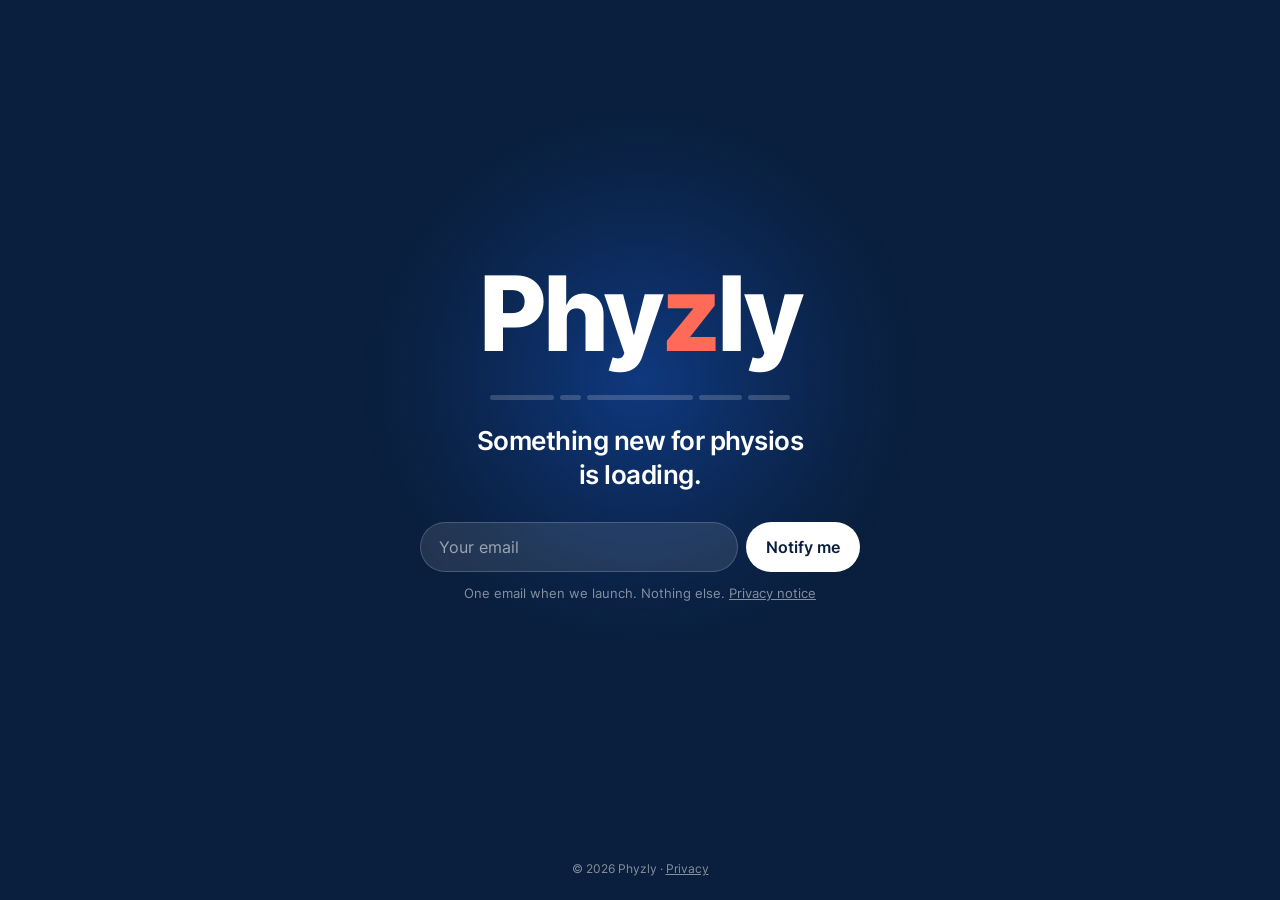
==== index.html @ 0b70ea3b "phyzly.app holding page Co-Authored-By: Claude Opus 5.5 <noreply@anthropic.com> Claude-Session: http" ====
<!doctype html>
<html lang="en-GB">
<head>
<meta charset="utf-8">
<meta name="viewport" content="width=device-width, initial-scale=1, viewport-fit=cover">
<title>Phyzly · Coming soon</title>
<meta name="description" content="Something new for physios. Coming soon.">
<meta name="theme-color" content="#0A1F3D">
<link rel="icon" href="/favicon.svg" type="image/svg+xml">
<link rel="apple-touch-icon" href="/apple-touch-icon.png">
<link rel="canonical" href="https://phyzly.app/">
<meta property="og:type" content="website">
<meta property="og:url" content="https://phyzly.app/">
<meta property="og:title" content="Phyzly · Coming soon">
<meta property="og:description" content="Something new for physios. Coming soon.">
<meta property="og:image" content="https://phyzly.app/og.png">
<meta name="twitter:card" content="summary_large_image">
<link rel="stylesheet" href="/site.css">
</head>
<body>
<div class="glow" aria-hidden="true"></div>
<main>
  <h1 class="wm">Phy<span>z</span>ly</h1>
  <div class="bar" aria-hidden="true"><span><i></i></span><span><i></i></span><span><i></i></span><span><i></i></span><span><i></i></span></div>
  <p class="line">Something new for physios is loading.</p>

  <form id="f" class="form" novalidate>
    <label class="sr" for="em">Your email</label>
    <input id="em" name="email" type="email" inputmode="email" autocomplete="email" placeholder="Your email" required>
    <input class="hp" name="_gotcha" tabindex="-1" autocomplete="off" aria-hidden="true">
    <button type="submit">Notify me</button>
  </form>
  <p id="msg" class="small" role="status" aria-live="polite">One email when we launch. Nothing else. <a href="/privacy.html">Privacy notice</a></p>
</main>
<footer>© 2026 Phyzly · <a href="/privacy.html">Privacy</a></footer>

<script>
/* Sign-up form. Set ACTION to the form address from the email service once it is set up,
   and FIELD to the name that service expects for the email address. */
const FORM = { ACTION: "", FIELD: "fields[email]" };

(function(){
  const f = document.getElementById("f"), em = document.getElementById("em"), msg = document.getElementById("msg"), btn = f.querySelector("button");
  const ok = v => /^[^\s@]+@[^\s@]+\.[^\s@]{2,}$/.test(v);
  const say = (t, cls) => { msg.textContent = t; msg.className = "small " + (cls || ""); };
  f.addEventListener("submit", async e => {
    e.preventDefault();
    const v = em.value.trim();
    if (!ok(v)) { say("Please enter a valid email address.", "err"); em.focus(); return; }
    if (f._gotcha && f._gotcha.value) return;
    if (!FORM.ACTION) { say("Sign-up opens very soon. Please check back.", "err"); return; }
    btn.disabled = true; btn.textContent = "Sending…";
    try {
      const d = new FormData(); d.append(FORM.FIELD, v);
      await fetch(FORM.ACTION, { method: "POST", body: d, mode: "no-cors" });
      f.classList.add("done"); f.setAttribute("aria-hidden", "true");
      say("You're on the list. We'll email you once, when Phyzly launches.", "okm");
    } catch (_) {
      btn.disabled = false; btn.textContent = "Notify me";
      say("That didn't go through. Please check your connection and try again.", "err");
    }
  });
})();
</script>
</body>
</html>
---- site.css ----
@font-face{font-family:Inter;font-style:normal;font-weight:400;font-display:swap;src:url(/fonts/inter-latin-400-normal.woff2) format("woff2")}
@font-face{font-family:Inter;font-style:normal;font-weight:600;font-display:swap;src:url(/fonts/inter-latin-600-normal.woff2) format("woff2")}
@font-face{font-family:Inter;font-style:normal;font-weight:800;font-display:swap;src:url(/fonts/inter-latin-800-normal.woff2) format("woff2")}
:root{--navy:#0A1F3D;--coral:#FF6B57;--blue:#1A6BFF;--soft:rgba(255,255,255,.62);--faint:rgba(255,255,255,.5)}
*{box-sizing:border-box}
html,body{height:100%}
body{margin:0;min-height:100vh;min-height:100dvh;background:var(--navy);color:#fff;font-family:Inter,-apple-system,BlinkMacSystemFont,"Segoe UI",system-ui,sans-serif;-webkit-font-smoothing:antialiased;display:flex;flex-direction:column;overflow-x:hidden}
a{color:inherit}
a:focus-visible,button:focus-visible,input:focus-visible{outline:2px solid #8FB4FF;outline-offset:3px}
main{flex:1;display:flex;flex-direction:column;align-items:center;justify-content:center;text-align:center;padding:48px 16px 24px;position:relative;z-index:1}
.glow{position:fixed;left:50%;top:42%;width:min(560px,140vw);aspect-ratio:1;transform:translate(-50%,-50%);border-radius:50%;background:radial-gradient(closest-side,rgba(26,107,255,.34),rgba(26,107,255,.16) 45%,rgba(26,107,255,.05) 75%,rgba(26,107,255,0));animation:glow 6s ease-in-out infinite;pointer-events:none}
@keyframes glow{0%,100%{opacity:.55;transform:translate(-50%,-50%) scale(1)}50%{opacity:.85;transform:translate(-50%,-50%) scale(1.08)}}
.wm{margin:0;font-size:clamp(56px,11vw,104px);font-weight:800;letter-spacing:-.04em;line-height:1}
.wm span{color:var(--coral)}
.bar{display:grid;grid-template-columns:3fr 1fr 5fr 2fr 2fr;gap:6px;width:clamp(220px,26vw,300px);margin:30px auto 0}
.bar span{display:block;height:5px;border-radius:3px;background:rgba(255,255,255,.18);overflow:hidden}
.bar i{display:block;height:100%;width:0;background:#fff;border-radius:3px}
.bar span:nth-child(1) i{animation:f0 6.5s linear infinite}
.bar span:nth-child(2) i{animation:f1 6.5s linear infinite}
.bar span:nth-child(3) i{animation:f2 6.5s linear infinite}
.bar span:nth-child(4) i{animation:f3 6.5s linear infinite}
.bar span:nth-child(5) i{animation:f4 6.5s linear infinite}
@keyframes f0{0%{width:0;opacity:1}15%{width:100%}82%{width:100%;opacity:1}94%{width:100%;opacity:0}96%{width:0;opacity:0}100%{width:0;opacity:1}}
@keyframes f1{0%{width:0;opacity:1}15%{width:0}20%{width:100%}82%{width:100%;opacity:1}94%{width:100%;opacity:0}96%{width:0;opacity:0}100%{width:0;opacity:1}}
@keyframes f2{0%{width:0;opacity:1}20%{width:0}45%{width:100%}82%{width:100%;opacity:1}94%{width:100%;opacity:0}96%{width:0;opacity:0}100%{width:0;opacity:1}}
@keyframes f3{0%{width:0;opacity:1}45%{width:0}55%{width:100%}82%{width:100%;opacity:1}94%{width:100%;opacity:0}96%{width:0;opacity:0}100%{width:0;opacity:1}}
@keyframes f4{0%{width:0;opacity:1}55%{width:0}65%{width:100%}82%{width:100%;opacity:1}94%{width:100%;opacity:0}96%{width:0;opacity:0}100%{width:0;opacity:1}}
@media (prefers-reduced-motion:reduce){.bar span i,.glow{animation:none!important}.bar span:nth-child(-n+2) i{width:100%}}
.line{margin:24px 0 0;font-size:clamp(21px,2.4vw,26px);font-weight:600;letter-spacing:-.02em;line-height:1.3;max-width:20ch}
.form{display:flex;gap:8px;width:100%;max-width:440px;margin:30px auto 0}
.form input[type=email]{flex:1;min-width:0;height:50px;border-radius:25px;background:rgba(255,255,255,.1);border:1px solid rgba(255,255,255,.18);color:#fff;font:400 16px Inter,system-ui,sans-serif;padding:0 18px}
.form input::placeholder{color:rgba(255,255,255,.55)}
.form button{height:50px;padding:0 20px;border-radius:25px;border:0;background:#fff;color:var(--navy);font:600 16px Inter,system-ui,sans-serif;cursor:pointer;white-space:nowrap}
.form button:disabled{opacity:.6;cursor:default}
.form.done{display:none}
.hp{position:absolute;left:-9999px;width:1px;height:1px;opacity:0}
.sr{position:absolute;width:1px;height:1px;overflow:hidden;clip:rect(0 0 0 0);white-space:nowrap}
.small{margin:12px 0 0;font-size:13px;color:var(--faint);line-height:1.5}
.small.err{color:#FFB3A8}
.small.okm{color:#fff;font-size:16px;font-weight:600;margin-top:30px}
footer{position:relative;z-index:1;text-align:center;font-size:12px;color:var(--faint);padding:20px 16px calc(24px + env(safe-area-inset-bottom))}
/* privacy page */
.doc{flex:1;position:relative;z-index:1;width:100%;max-width:680px;margin:0 auto;padding:40px 16px 24px;text-align:left}
.doc .back{display:inline-block;color:var(--soft);text-decoration:none;font-size:15px;margin-bottom:28px}
.doc .wm{font-size:40px}
.doc h2{font-size:28px;letter-spacing:-.02em;margin:26px 0 6px}
.doc h3{font-size:17px;margin:26px 0 6px}
.doc p,.doc li{font-size:16px;line-height:1.6;color:rgba(255,255,255,.82)}
.doc ul{padding-left:20px}
.doc .upd{color:var(--faint);font-size:13px;margin:0}
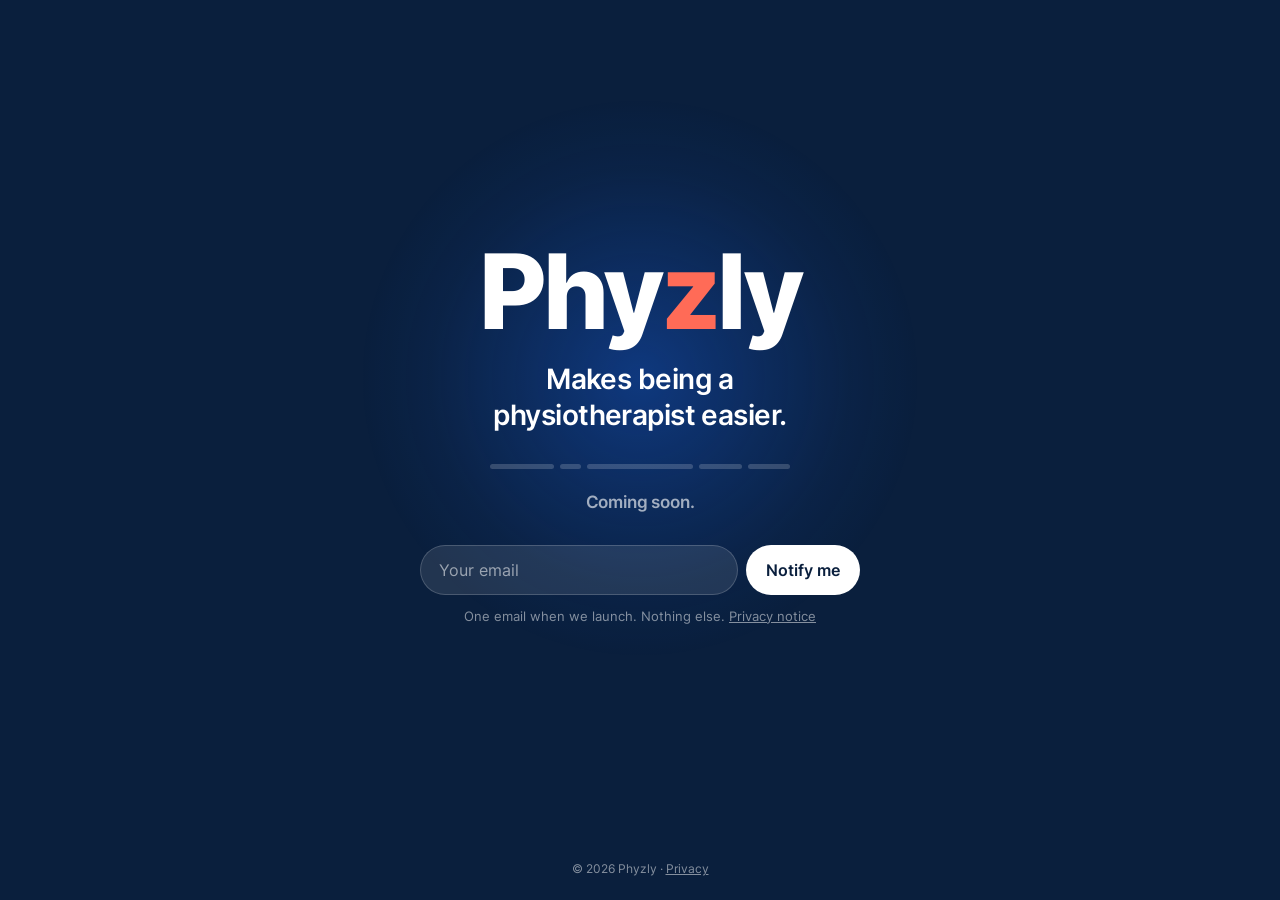
==== commit a068c826: "Portfolio v449: style guide look, computer layout, strapline, Profile, Quick ref with dermatome map," ====
--- a/index.html
+++ b/index.html
@@ -4,7 +4,7 @@
 <meta charset="utf-8">
 <meta name="viewport" content="width=device-width, initial-scale=1, viewport-fit=cover">
 <title>Phyzly · Coming soon</title>
-<meta name="description" content="Something new for physios. Coming soon.">
+<meta name="description" content="Phyzly makes being a physiotherapist easier. Coming soon.">
 <meta name="theme-color" content="#0A1F3D">
 <link rel="icon" href="/favicon.svg" type="image/svg+xml">
 <link rel="apple-touch-icon" href="/apple-touch-icon.png">
@@ -12,7 +12,7 @@
 <meta property="og:type" content="website">
 <meta property="og:url" content="https://phyzly.app/">
 <meta property="og:title" content="Phyzly · Coming soon">
-<meta property="og:description" content="Something new for physios. Coming soon.">
+<meta property="og:description" content="Phyzly makes being a physiotherapist easier. Coming soon.">
 <meta property="og:image" content="https://phyzly.app/og.png">
 <meta name="twitter:card" content="summary_large_image">
 <link rel="stylesheet" href="/site.css">
@@ -21,8 +21,9 @@
 <div class="glow" aria-hidden="true"></div>
 <main>
   <h1 class="wm">Phy<span>z</span>ly</h1>
+  <p class="strap">Makes being a physiotherapist easier.</p>
   <div class="bar" aria-hidden="true"><span><i></i></span><span><i></i></span><span><i></i></span><span><i></i></span><span><i></i></span></div>
-  <p class="line">Something new for physios is loading.</p>
+  <p class="line">Coming soon.</p>
 
   <form id="f" class="form" novalidate>
     <label class="sr" for="em">Your email</label>
--- a/site.css
+++ b/site.css
@@ -14,19 +14,20 @@
 .wm span{color:var(--coral)}
 .bar{display:grid;grid-template-columns:3fr 1fr 5fr 2fr 2fr;gap:6px;width:clamp(220px,26vw,300px);margin:30px auto 0}
 .bar span{display:block;height:5px;border-radius:3px;background:rgba(255,255,255,.18);overflow:hidden}
-.bar i{display:block;height:100%;width:0;background:#fff;border-radius:3px}
+.bar i{display:block;height:100%;width:102%;background:#fff;border-radius:3px;transform:translateX(-101%);will-change:transform}
 .bar span:nth-child(1) i{animation:f0 6.5s linear infinite}
 .bar span:nth-child(2) i{animation:f1 6.5s linear infinite}
 .bar span:nth-child(3) i{animation:f2 6.5s linear infinite}
 .bar span:nth-child(4) i{animation:f3 6.5s linear infinite}
 .bar span:nth-child(5) i{animation:f4 6.5s linear infinite}
-@keyframes f0{0%{width:0;opacity:1}15%{width:100%}82%{width:100%;opacity:1}94%{width:100%;opacity:0}96%{width:0;opacity:0}100%{width:0;opacity:1}}
-@keyframes f1{0%{width:0;opacity:1}15%{width:0}20%{width:100%}82%{width:100%;opacity:1}94%{width:100%;opacity:0}96%{width:0;opacity:0}100%{width:0;opacity:1}}
-@keyframes f2{0%{width:0;opacity:1}20%{width:0}45%{width:100%}82%{width:100%;opacity:1}94%{width:100%;opacity:0}96%{width:0;opacity:0}100%{width:0;opacity:1}}
-@keyframes f3{0%{width:0;opacity:1}45%{width:0}55%{width:100%}82%{width:100%;opacity:1}94%{width:100%;opacity:0}96%{width:0;opacity:0}100%{width:0;opacity:1}}
-@keyframes f4{0%{width:0;opacity:1}55%{width:0}65%{width:100%}82%{width:100%;opacity:1}94%{width:100%;opacity:0}96%{width:0;opacity:0}100%{width:0;opacity:1}}
-@media (prefers-reduced-motion:reduce){.bar span i,.glow{animation:none!important}.bar span:nth-child(-n+2) i{width:100%}}
-.line{margin:24px 0 0;font-size:clamp(21px,2.4vw,26px);font-weight:600;letter-spacing:-.02em;line-height:1.3;max-width:20ch}
+@keyframes f0{0%{transform:translateX(-101%);opacity:1}15.0%{transform:translateX(0)}82%{transform:translateX(0);opacity:1}92%{transform:translateX(0);opacity:0;animation-timing-function:step-end}97%{transform:translateX(-101%);opacity:0;animation-timing-function:step-end}100%{transform:translateX(-101%);opacity:1}}
+@keyframes f1{0%{transform:translateX(-101%);opacity:1}15.0%{transform:translateX(-101%)}20.0%{transform:translateX(0)}82%{transform:translateX(0);opacity:1}92%{transform:translateX(0);opacity:0;animation-timing-function:step-end}97%{transform:translateX(-101%);opacity:0;animation-timing-function:step-end}100%{transform:translateX(-101%);opacity:1}}
+@keyframes f2{0%{transform:translateX(-101%);opacity:1}20.0%{transform:translateX(-101%)}45.0%{transform:translateX(0)}82%{transform:translateX(0);opacity:1}92%{transform:translateX(0);opacity:0;animation-timing-function:step-end}97%{transform:translateX(-101%);opacity:0;animation-timing-function:step-end}100%{transform:translateX(-101%);opacity:1}}
+@keyframes f3{0%{transform:translateX(-101%);opacity:1}45.0%{transform:translateX(-101%)}55.0%{transform:translateX(0)}82%{transform:translateX(0);opacity:1}92%{transform:translateX(0);opacity:0;animation-timing-function:step-end}97%{transform:translateX(-101%);opacity:0;animation-timing-function:step-end}100%{transform:translateX(-101%);opacity:1}}
+@keyframes f4{0%{transform:translateX(-101%);opacity:1}55.0%{transform:translateX(-101%)}65.0%{transform:translateX(0)}82%{transform:translateX(0);opacity:1}92%{transform:translateX(0);opacity:0;animation-timing-function:step-end}97%{transform:translateX(-101%);opacity:0;animation-timing-function:step-end}100%{transform:translateX(-101%);opacity:1}}
+@media (prefers-reduced-motion:reduce){.bar span i,.glow{animation:none!important}.bar span:nth-child(-n+2) i{transform:none}}
+.strap{margin:18px 0 0;font-size:clamp(22px,2.6vw,28px);font-weight:600;letter-spacing:-.02em;line-height:1.3;color:#fff;max-width:22ch;text-wrap:balance}
+.line{margin:22px 0 0;font-size:17px;font-weight:600;letter-spacing:-.01em;line-height:1.4;color:var(--soft)}
 .form{display:flex;gap:8px;width:100%;max-width:440px;margin:30px auto 0}
 .form input[type=email]{flex:1;min-width:0;height:50px;border-radius:25px;background:rgba(255,255,255,.1);border:1px solid rgba(255,255,255,.18);color:#fff;font:400 16px Inter,system-ui,sans-serif;padding:0 18px}
 .form input::placeholder{color:rgba(255,255,255,.55)}
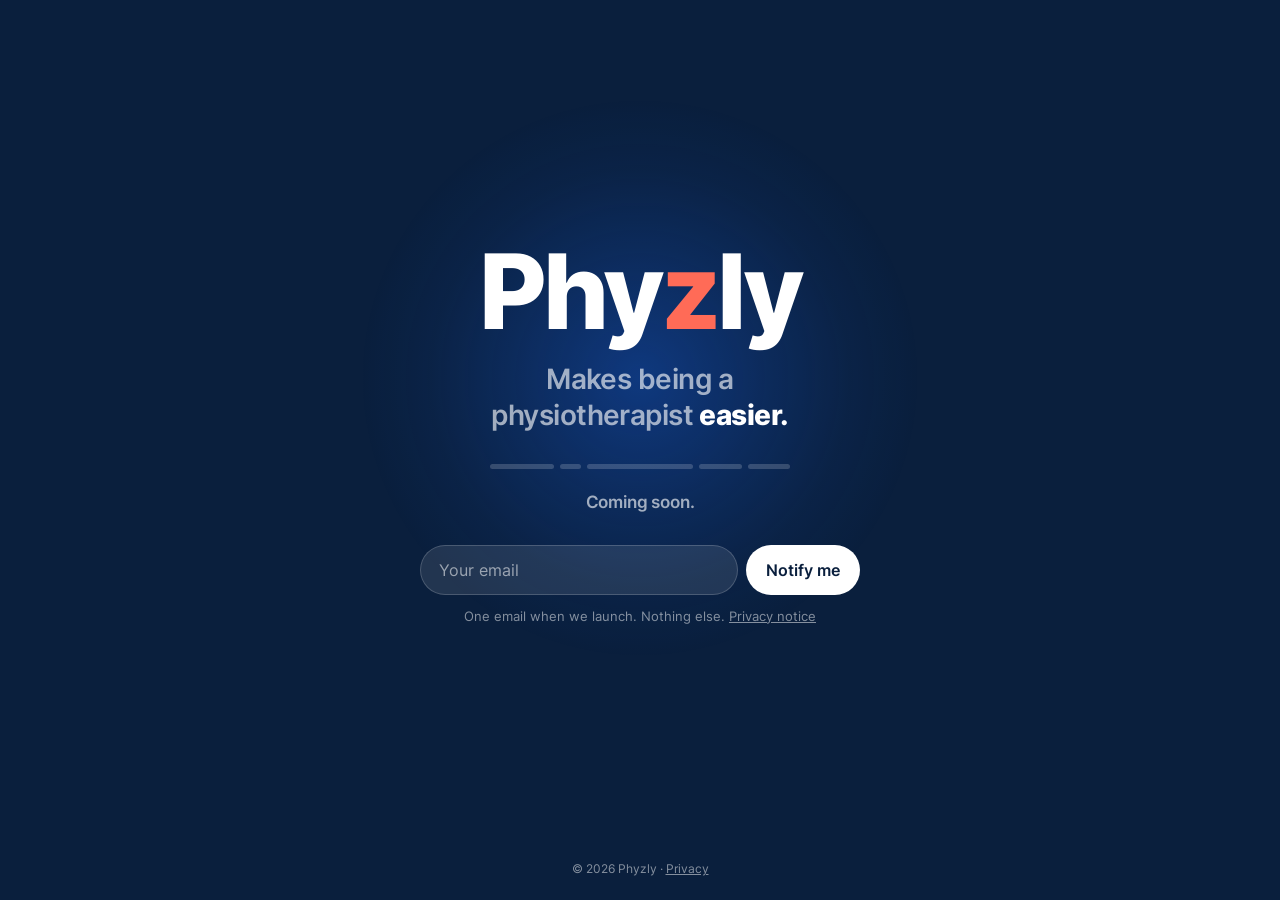
==== commit f689178c: "Strapline option B: 'easier.' in white and bold, the rest of the line softer Co-Authored-By: Claude " ====
--- a/index.html
+++ b/index.html
@@ -21,7 +21,7 @@
 <div class="glow" aria-hidden="true"></div>
 <main>
   <h1 class="wm">Phy<span>z</span>ly</h1>
-  <p class="strap">Makes being a physiotherapist easier.</p>
+  <p class="strap">Makes being a physiotherapist <b>easier.</b></p>
   <div class="bar" aria-hidden="true"><span><i></i></span><span><i></i></span><span><i></i></span><span><i></i></span><span><i></i></span></div>
   <p class="line">Coming soon.</p>
 
--- a/site.css
+++ b/site.css
@@ -26,7 +26,8 @@
 @keyframes f3{0%{transform:translateX(-101%);opacity:1}45.0%{transform:translateX(-101%)}55.0%{transform:translateX(0)}82%{transform:translateX(0);opacity:1}92%{transform:translateX(0);opacity:0;animation-timing-function:step-end}97%{transform:translateX(-101%);opacity:0;animation-timing-function:step-end}100%{transform:translateX(-101%);opacity:1}}
 @keyframes f4{0%{transform:translateX(-101%);opacity:1}55.0%{transform:translateX(-101%)}65.0%{transform:translateX(0)}82%{transform:translateX(0);opacity:1}92%{transform:translateX(0);opacity:0;animation-timing-function:step-end}97%{transform:translateX(-101%);opacity:0;animation-timing-function:step-end}100%{transform:translateX(-101%);opacity:1}}
 @media (prefers-reduced-motion:reduce){.bar span i,.glow{animation:none!important}.bar span:nth-child(-n+2) i{transform:none}}
-.strap{margin:18px 0 0;font-size:clamp(22px,2.6vw,28px);font-weight:600;letter-spacing:-.02em;line-height:1.3;color:#fff;max-width:22ch;text-wrap:balance}
+.strap{margin:18px 0 0;font-size:clamp(22px,2.6vw,28px);font-weight:600;letter-spacing:-.02em;line-height:1.3;color:var(--soft);max-width:22ch;text-wrap:balance}
+.strap b{color:#fff;font-weight:800}
 .line{margin:22px 0 0;font-size:17px;font-weight:600;letter-spacing:-.01em;line-height:1.4;color:var(--soft)}
 .form{display:flex;gap:8px;width:100%;max-width:440px;margin:30px auto 0}
 .form input[type=email]{flex:1;min-width:0;height:50px;border-radius:25px;background:rgba(255,255,255,.1);border:1px solid rgba(255,255,255,.18);color:#fff;font:400 16px Inter,system-ui,sans-serif;padding:0 18px}
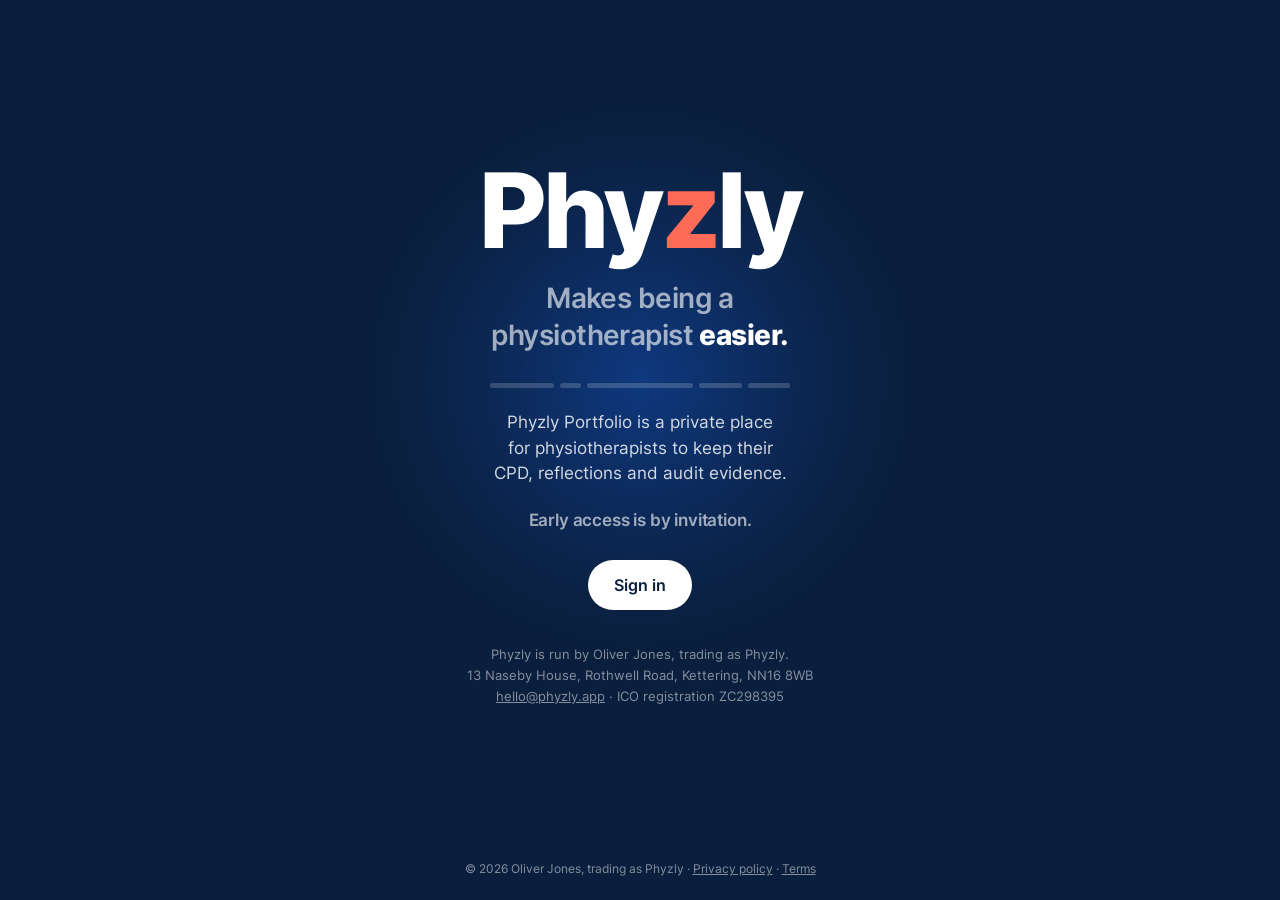
==== commit 56fb1b70: "v486: home page replaces Coming soon, Privacy policy and Terms pages, invitation-only sign-up, all p" ====
--- a/index.html
+++ b/index.html
@@ -3,18 +3,12 @@
 <head>
 <meta charset="utf-8">
 <meta name="viewport" content="width=device-width, initial-scale=1, viewport-fit=cover">
-<title>Phyzly · Coming soon</title>
-<meta name="description" content="Phyzly makes being a physiotherapist easier. Coming soon.">
+<title>Phyzly</title>
+<meta name="description" content="Phyzly makes being a physiotherapist easier. Early access is by invitation.">
+<meta name="robots" content="noindex, nofollow">
 <meta name="theme-color" content="#0A1F3D">
 <link rel="icon" href="/favicon.svg" type="image/svg+xml">
 <link rel="apple-touch-icon" href="/apple-touch-icon.png">
-<link rel="canonical" href="https://phyzly.app/">
-<meta property="og:type" content="website">
-<meta property="og:url" content="https://phyzly.app/">
-<meta property="og:title" content="Phyzly · Coming soon">
-<meta property="og:description" content="Phyzly makes being a physiotherapist easier. Coming soon.">
-<meta property="og:image" content="https://phyzly.app/og.png">
-<meta name="twitter:card" content="summary_large_image">
 <link rel="stylesheet" href="/site.css">
 </head>
 <body>
@@ -23,45 +17,11 @@
   <h1 class="wm">Phy<span>z</span>ly</h1>
   <p class="strap">Makes being a physiotherapist <b>easier.</b></p>
   <div class="bar" aria-hidden="true"><span><i></i></span><span><i></i></span><span><i></i></span><span><i></i></span><span><i></i></span></div>
-  <p class="line">Coming soon.</p>
-
-  <form id="f" class="form" novalidate>
-    <label class="sr" for="em">Your email</label>
-    <input id="em" name="email" type="email" inputmode="email" autocomplete="email" placeholder="Your email" required>
-    <input class="hp" name="_gotcha" tabindex="-1" autocomplete="off" aria-hidden="true">
-    <button type="submit">Notify me</button>
-  </form>
-  <p id="msg" class="small" role="status" aria-live="polite">One email when we launch. Nothing else. <a href="/privacy.html">Privacy notice</a></p>
+  <p class="lead">Phyzly Portfolio is a private place for physiotherapists to keep their CPD, reflections and audit evidence.</p>
+  <p class="line">Early access is by invitation.</p>
+  <a class="cta" href="/portfolio/">Sign in</a>
+  <p class="who">Phyzly is run by Oliver Jones, trading as Phyzly.<br><!-- ADDR -->13 Naseby House, Rothwell Road, Kettering, NN16 8WB<br><a href="mailto:hello@phyzly.app">hello@phyzly.app</a> · ICO registration ZC298395</p>
 </main>
-<footer>© 2026 Phyzly · <a href="/privacy.html">Privacy</a></footer>
-
-<script>
-/* Sign-up form. Set ACTION to the form address from the email service once it is set up,
-   and FIELD to the name that service expects for the email address. */
-const FORM = { ACTION: "", FIELD: "fields[email]" };
-
-(function(){
-  const f = document.getElementById("f"), em = document.getElementById("em"), msg = document.getElementById("msg"), btn = f.querySelector("button");
-  const ok = v => /^[^\s@]+@[^\s@]+\.[^\s@]{2,}$/.test(v);
-  const say = (t, cls) => { msg.textContent = t; msg.className = "small " + (cls || ""); };
-  f.addEventListener("submit", async e => {
-    e.preventDefault();
-    const v = em.value.trim();
-    if (!ok(v)) { say("Please enter a valid email address.", "err"); em.focus(); return; }
-    if (f._gotcha && f._gotcha.value) return;
-    if (!FORM.ACTION) { say("Sign-up opens very soon. Please check back.", "err"); return; }
-    btn.disabled = true; btn.textContent = "Sending…";
-    try {
-      const d = new FormData(); d.append(FORM.FIELD, v);
-      await fetch(FORM.ACTION, { method: "POST", body: d, mode: "no-cors" });
-      f.classList.add("done"); f.setAttribute("aria-hidden", "true");
-      say("You're on the list. We'll email you once, when Phyzly launches.", "okm");
-    } catch (_) {
-      btn.disabled = false; btn.textContent = "Notify me";
-      say("That didn't go through. Please check your connection and try again.", "err");
-    }
-  });
-})();
-</script>
+<footer>© 2026 Oliver Jones, trading as Phyzly · <a href="/privacy.html">Privacy policy</a> · <a href="/terms.html">Terms</a></footer>
 </body>
 </html>
--- a/site.css
+++ b/site.css
@@ -50,3 +50,17 @@
 .doc p,.doc li{font-size:16px;line-height:1.6;color:rgba(255,255,255,.82)}
 .doc ul{padding-left:20px}
 .doc .upd{color:var(--faint);font-size:13px;margin:0}
+
+/* home page */
+.lead{margin:22px auto 0;font-size:17px;line-height:1.5;color:rgba(255,255,255,.82);max-width:34ch;text-wrap:balance}
+.cta{display:inline-block;margin:28px 0 0;height:50px;line-height:50px;padding:0 26px;border-radius:25px;background:#fff;color:var(--navy);font-weight:600;font-size:16px;text-decoration:none}
+.who{margin:34px auto 0;font-size:13px;line-height:1.6;color:var(--faint);max-width:44ch}
+/* policy pages */
+.doc .pzlh{font-size:19px;font-weight:800;margin:30px 0 6px;color:#fff}
+.doc .pzls{font-size:16px;font-weight:600;margin:16px 0 4px;color:#fff}
+.doc .pzlr{border:1px solid rgba(255,255,255,.18);border-radius:12px;padding:10px 14px;margin:0 0 8px;font-size:16px;line-height:1.55;color:rgba(255,255,255,.82)}
+.doc .pzlr>b{display:block;color:#fff;margin-bottom:2px}
+.doc .pzlr span{color:var(--faint)}
+.doc .tag{color:var(--faint);font-size:13px;margin:0}
+.doc li{margin:0 0 6px}
+.doc b{color:#fff}
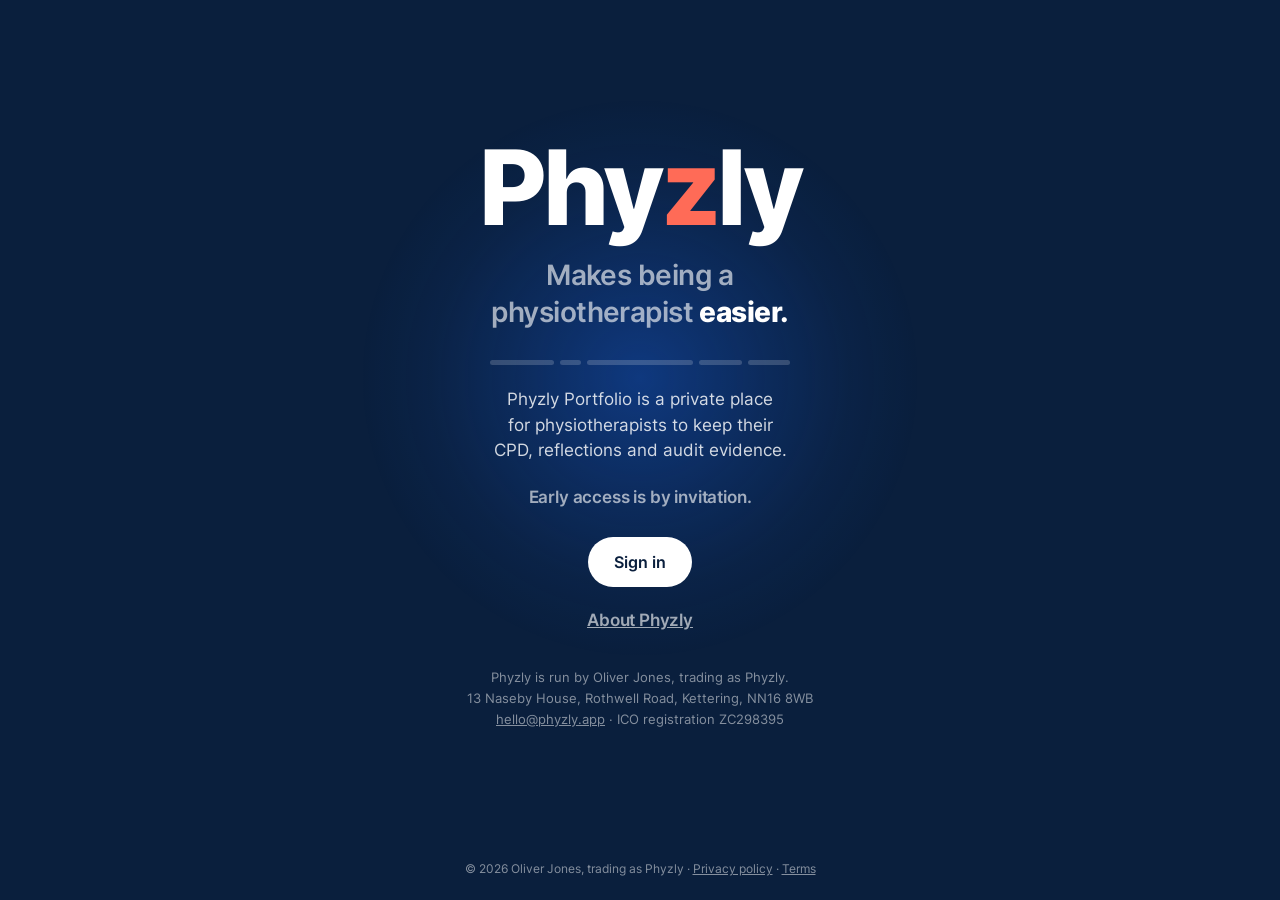
==== commit a01fd8cb: "Portfolio v523: appraisal date on the button; About Phyzly (app, sidebar and phyzly.app/about.html) " ====
--- a/index.html
+++ b/index.html
@@ -20,6 +20,7 @@
   <p class="lead">Phyzly Portfolio is a private place for physiotherapists to keep their CPD, reflections and audit evidence.</p>
   <p class="line">Early access is by invitation.</p>
   <a class="cta" href="/portfolio/">Sign in</a>
+  <p class="line"><a href="/about.html">About Phyzly</a></p>
   <p class="who">Phyzly is run by Oliver Jones, trading as Phyzly.<br><!-- ADDR -->13 Naseby House, Rothwell Road, Kettering, NN16 8WB<br><a href="mailto:hello@phyzly.app">hello@phyzly.app</a> · ICO registration ZC298395</p>
 </main>
 <footer>© 2026 Oliver Jones, trading as Phyzly · <a href="/privacy.html">Privacy policy</a> · <a href="/terms.html">Terms</a></footer>
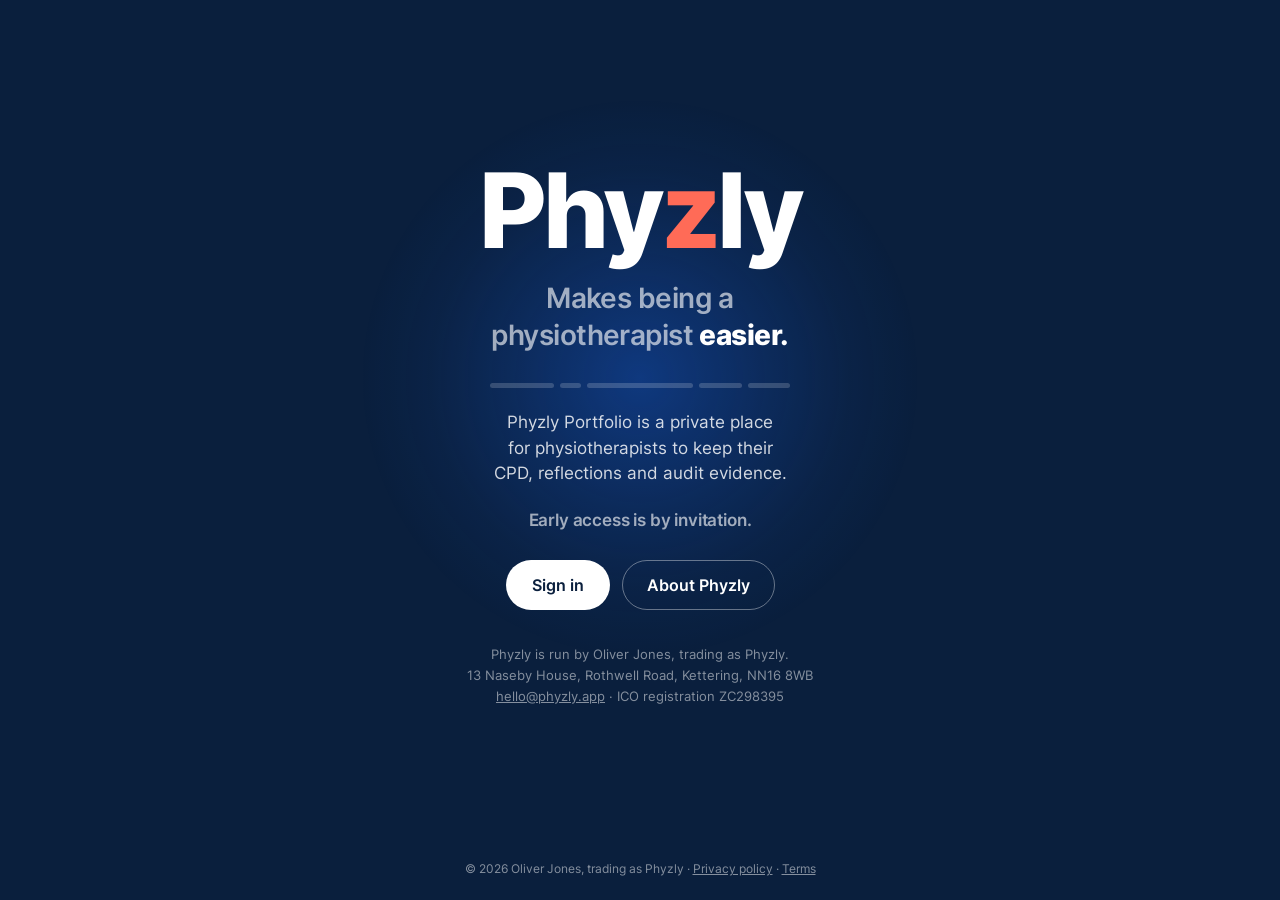
==== commit 71c98eab: "Portfolio v528: Discard on the CPD form; audit pack steps; meeting and appraisal side by side; sideb" ====
--- a/index.html
+++ b/index.html
@@ -19,8 +19,7 @@
   <div class="bar" aria-hidden="true"><span><i></i></span><span><i></i></span><span><i></i></span><span><i></i></span><span><i></i></span></div>
   <p class="lead">Phyzly Portfolio is a private place for physiotherapists to keep their CPD, reflections and audit evidence.</p>
   <p class="line">Early access is by invitation.</p>
-  <a class="cta" href="/portfolio/">Sign in</a>
-  <p class="line"><a href="/about.html">About Phyzly</a></p>
+  <div class="ctas"><a class="cta" href="/portfolio/">Sign in</a><a class="cta2" href="/about.html">About Phyzly</a></div>
   <p class="who">Phyzly is run by Oliver Jones, trading as Phyzly.<br><!-- ADDR -->13 Naseby House, Rothwell Road, Kettering, NN16 8WB<br><a href="mailto:hello@phyzly.app">hello@phyzly.app</a> · ICO registration ZC298395</p>
 </main>
 <footer>© 2026 Oliver Jones, trading as Phyzly · <a href="/privacy.html">Privacy policy</a> · <a href="/terms.html">Terms</a></footer>
--- a/site.css
+++ b/site.css
@@ -54,6 +54,10 @@
 /* home page */
 .lead{margin:22px auto 0;font-size:17px;line-height:1.5;color:rgba(255,255,255,.82);max-width:34ch;text-wrap:balance}
 .cta{display:inline-block;margin:28px 0 0;height:50px;line-height:50px;padding:0 26px;border-radius:25px;background:#fff;color:var(--navy);font-weight:600;font-size:16px;text-decoration:none}
+.ctas{display:flex;flex-wrap:wrap;justify-content:center;gap:12px;margin:28px 0 0}.ctas .cta{margin:0}
+.cta2{display:inline-block;height:50px;line-height:48px;padding:0 24px;border-radius:25px;border:1px solid rgba(255,255,255,.38);color:#fff;font-weight:600;font-size:16px;text-decoration:none;transition:background .15s,border-color .15s}
+.cta2:hover{background:rgba(255,255,255,.08);border-color:rgba(255,255,255,.6)}
+.cta:focus-visible,.cta2:focus-visible{outline:2px solid #8FB4FF;outline-offset:3px}
 .who{margin:34px auto 0;font-size:13px;line-height:1.6;color:var(--faint);max-width:44ch}
 /* policy pages */
 .doc .pzlh{font-size:19px;font-weight:800;margin:30px 0 6px;color:#fff}
